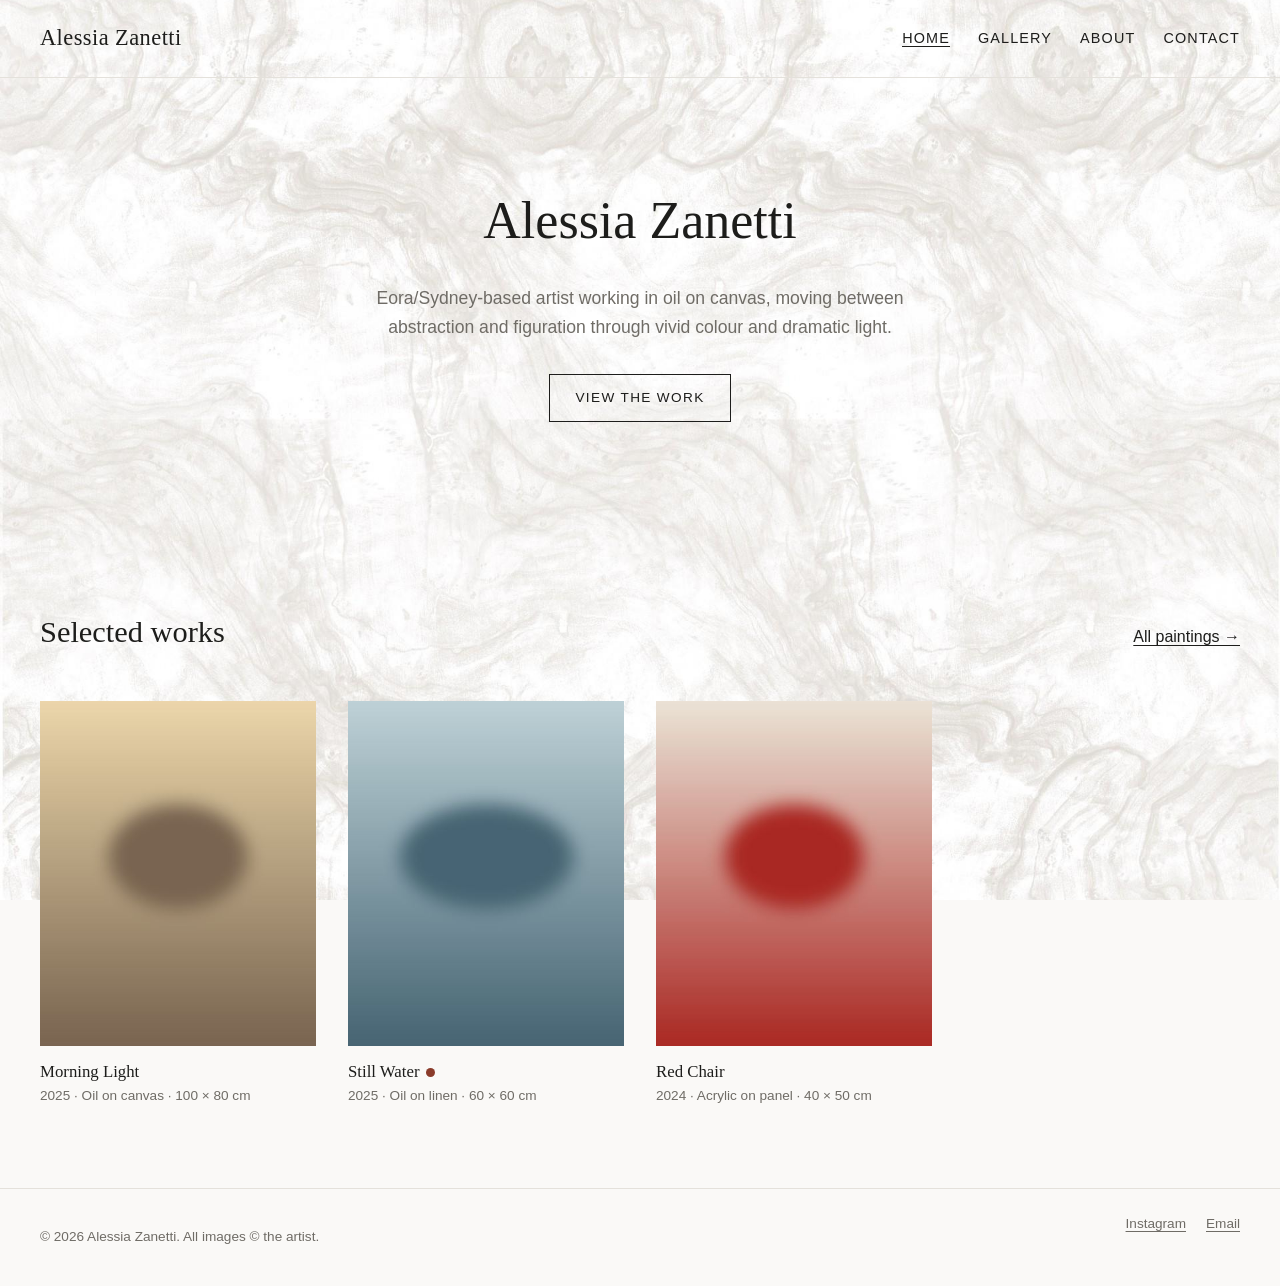
==== index.html @ ac50226e "Add textured page backgrounds Four background images (light marble, plaster, taupe marble, stone), o" ====
<!DOCTYPE html>
<html lang="en">
<head>
  <meta charset="utf-8">
  <meta name="viewport" content="width=device-width, initial-scale=1">
  <title>Alessia Zanetti</title>
  <meta name="description" content="Paintings by Alessia Zanetti, an Eora/Sydney-based artist working in oil on canvas.">
  <!-- Social sharing preview (replace image with a real painting) -->
  <meta property="og:title" content="Alessia Zanetti">
  <meta property="og:description" content="Paintings by Alessia Zanetti, an Eora/Sydney-based artist working in oil on canvas.">
  <meta property="og:image" content="images/paintings/morning-light.jpg">
  <link rel="stylesheet" href="css/style.css">
</head>
<body class="bg-marble-light">
  <a class="skip-link" href="#main">Skip to content</a>

  <header class="site-header">
    <div class="container">
      <a class="logo" href="index.html">Alessia Zanetti</a>
      <button class="nav-toggle" aria-expanded="false" aria-controls="site-nav">Menu</button>
      <nav class="site-nav" id="site-nav" aria-label="Main">
        <ul>
          <li><a href="index.html" aria-current="page">Home</a></li>
          <li><a href="gallery.html">Gallery</a></li>
          <li><a href="about.html">About</a></li>
          <li><a href="contact.html">Contact</a></li>
        </ul>
      </nav>
    </div>
  </header>

  <main id="main">
    <section class="hero container">
      <h1>Alessia Zanetti</h1>
      <p>Eora/Sydney-based artist working in oil on canvas, moving between abstraction and figuration through vivid colour and dramatic light.</p>
      <a class="button" href="gallery.html">View the work</a>
    </section>

    <section class="section container" aria-labelledby="featured-heading">
      <div class="section-head">
        <h2 id="featured-heading">Selected works</h2>
        <a href="gallery.html">All paintings &rarr;</a>
      </div>
      <!-- Paintings with "featured": true in data/paintings.json appear here -->
      <div class="grid" data-gallery="featured" data-limit="3"></div>
    </section>
  </main>

  <footer class="site-footer">
    <div class="container">
      <p>&copy; <span data-year>2026</span> Alessia Zanetti. All images &copy; the artist.</p>
      <ul>
        <li><a href="https://www.instagram.com/alessia_zanetti/" target="_blank" rel="noopener">Instagram</a></li>
        <li><a href="mailto:alessia_zanetti@yahoo.it">Email</a></li>
      </ul>
    </div>
  </footer>

  <script src="js/gallery.js" defer></script>
</body>
</html>
---- css/style.css ----
/* ==========================================================================
   Alessia Zanetti — portfolio styles
   Edit the variables below to change the whole site's look.
   ========================================================================== */

:root {
  --bg: #faf9f7;
  --text: #1d1d1b;
  --muted: #6f6c66;
  --line: #e4e1db;
  --accent: #8a3b2a;

  --font-body: "Helvetica Neue", Arial, sans-serif;
  --font-display: Georgia, "Times New Roman", serif;

  --max-width: 1200px;
  --gap: clamp(1rem, 2.5vw, 2rem);
}

*,
*::before,
*::after { box-sizing: border-box; }

html { scroll-behavior: smooth; }

body {
  margin: 0;
  background: var(--bg);
  color: var(--text);
  font: 1rem/1.65 var(--font-body);
  -webkit-font-smoothing: antialiased;
  display: flex;
  flex-direction: column;
  min-height: 100vh;
}

main { flex: 1; }

/* ---------- Page backgrounds ----------
   A fixed layer behind the page. background-size: cover keeps each image's
   proportions and crops the edges to fill any screen size.
   Choose a background per page with a class on <body>, e.g. <body class="bg-stone">. */

body::before {
  content: "";
  position: fixed;
  inset: 0;
  z-index: -1;
  background: var(--bg) var(--bg-image, none) center / cover no-repeat;
  pointer-events: none;
}
.bg-marble-light { --bg-image: url("../images/backgrounds/marble-light.jpg"); }
.bg-plaster      { --bg-image: url("../images/backgrounds/plaster.jpg"); }
.bg-marble-taupe { --bg-image: url("../images/backgrounds/marble-taupe.jpg"); }
.bg-stone        { --bg-image: url("../images/backgrounds/stone.jpg"); }

img { max-width: 100%; height: auto; display: block; }

a { color: inherit; text-underline-offset: 0.2em; }
a:hover { color: var(--accent); }

h1, h2, h3 {
  font-family: var(--font-display);
  font-weight: normal;
  line-height: 1.2;
  margin: 0 0 0.6em;
}
h1 { font-size: clamp(2rem, 5vw, 3.25rem); }
h2 { font-size: clamp(1.4rem, 3vw, 1.9rem); }
h3 { font-size: 1.15rem; }

.container {
  width: min(100% - 2 * var(--gap), var(--max-width));
  margin-inline: auto;
}

.skip-link {
  position: absolute;
  left: -999px;
  background: var(--text);
  color: var(--bg);
  padding: 0.5rem 1rem;
  z-index: 100;
}
.skip-link:focus { left: 1rem; top: 1rem; }

/* ---------- Header / nav ---------- */

.site-header { border-bottom: 1px solid var(--line); }
.site-header .container {
  display: flex;
  align-items: center;
  justify-content: space-between;
  gap: 1rem;
  padding-block: 1.25rem;
}

.logo {
  font-family: var(--font-display);
  font-size: 1.4rem;
  text-decoration: none;
  letter-spacing: 0.02em;
}

.nav-toggle {
  display: none;
  background: none;
  border: 1px solid var(--line);
  padding: 0.4rem 0.75rem;
  font: inherit;
  cursor: pointer;
}

.site-nav ul {
  display: flex;
  gap: 1.75rem;
  list-style: none;
  margin: 0;
  padding: 0;
}
.site-nav a {
  text-decoration: none;
  font-size: 0.9rem;
  letter-spacing: 0.08em;
  text-transform: uppercase;
}
.site-nav a[aria-current="page"] {
  border-bottom: 1px solid currentColor;
}

@media (max-width: 640px) {
  .nav-toggle { display: block; }
  .site-nav { display: none; width: 100%; }
  .site-nav.open { display: block; }
  .site-header .container { flex-wrap: wrap; }
  .site-nav ul { flex-direction: column; gap: 0.75rem; padding-top: 0.5rem; }
}

/* ---------- Sections ---------- */

.section { padding-block: clamp(2.5rem, 7vw, 5rem); }

.hero {
  padding-block: clamp(3rem, 10vw, 7rem);
  text-align: center;
}
.hero p {
  color: var(--muted);
  max-width: 38rem;
  margin: 0 auto 2rem;
  font-size: 1.1rem;
}

.button {
  display: inline-block;
  padding: 0.75rem 1.6rem;
  border: 1px solid var(--text);
  text-decoration: none;
  font-size: 0.85rem;
  letter-spacing: 0.1em;
  text-transform: uppercase;
  background: none;
  cursor: pointer;
  font-family: inherit;
  color: var(--text);
}
.button:hover { background: var(--text); color: var(--bg); }

.section-head {
  display: flex;
  justify-content: space-between;
  align-items: baseline;
  gap: 1rem;
  margin-bottom: 2rem;
}

/* ---------- Gallery grid ---------- */

.filters {
  display: flex;
  flex-wrap: wrap;
  gap: 0.5rem;
  margin-bottom: 2rem;
}
.filters button {
  background: none;
  border: 1px solid var(--line);
  padding: 0.4rem 0.9rem;
  font: inherit;
  font-size: 0.85rem;
  cursor: pointer;
  color: var(--muted);
}
.filters button[aria-pressed="true"] {
  border-color: var(--text);
  color: var(--text);
}

.grid {
  display: grid;
  grid-template-columns: repeat(auto-fill, minmax(260px, 1fr));
  gap: var(--gap);
}

.card { margin: 0; }
.card button {
  display: block;
  width: 100%;
  padding: 0;
  border: 0;
  background: none;
  cursor: zoom-in;
  font: inherit;
  color: inherit;
  text-align: left;
}
.card .frame {
  aspect-ratio: 4 / 5;
  overflow: hidden;
  background: var(--line);
}
.card img {
  width: 100%;
  height: 100%;
  object-fit: cover;
  transition: transform 0.4s ease, opacity 0.3s;
}
.card button:hover img,
.card button:focus-visible img { transform: scale(1.03); }

.card figcaption { padding-top: 0.75rem; }
.card .title { font-family: var(--font-display); font-size: 1.05rem; }
.card .meta { color: var(--muted); font-size: 0.85rem; }
.sold::after {
  content: "";
  display: inline-block;
  width: 0.55em;
  height: 0.55em;
  margin-left: 0.4em;
  border-radius: 50%;
  background: var(--accent);
  vertical-align: middle;
}

/* ---------- Lightbox ---------- */

.lightbox {
  border: 0;
  padding: 0;
  max-width: 100vw;
  max-height: 100vh;
  width: 100vw;
  height: 100vh;
  background: rgba(20, 20, 18, 0.96);
  color: #f2f0ec;
}
.lightbox::backdrop { background: transparent; }
.lightbox-inner {
  height: 100%;
  display: grid;
  grid-template-rows: minmax(0, 1fr) auto;
  place-items: center;
  padding: 3.5rem 4rem 1.5rem;
}
.lightbox img {
  width: 100%;
  height: 100%;
  object-fit: contain;
}
.lightbox-caption {
  text-align: center;
  padding-top: 1rem;
  font-size: 0.9rem;
}
.lightbox-caption .title { font-family: var(--font-display); font-size: 1.15rem; }
.lightbox-caption .meta { color: #b3afa7; }
.lightbox button {
  position: absolute;
  background: none;
  border: 0;
  color: inherit;
  font-size: 2rem;
  line-height: 1;
  cursor: pointer;
  padding: 0.75rem;
  opacity: 0.75;
}
.lightbox button:hover { opacity: 1; }
.lb-close { top: 0.5rem; right: 0.75rem; }
.lb-prev { left: 0.5rem; top: 50%; transform: translateY(-50%); }
.lb-next { right: 0.5rem; top: 50%; transform: translateY(-50%); }

@media (max-width: 640px) {
  .lightbox-inner { padding: 3.5rem 0.5rem 1rem; }
  .lb-prev, .lb-next { top: auto; bottom: 0.5rem; transform: none; }
}

/* ---------- About ---------- */

.about-grid {
  display: grid;
  grid-template-columns: minmax(0, 2fr) minmax(0, 3fr);
  gap: clamp(2rem, 5vw, 4rem);
  align-items: start;
}
@media (max-width: 760px) { .about-grid { grid-template-columns: 1fr; } }

.portrait { background: var(--line); aspect-ratio: 4 / 5; overflow: hidden; }
.portrait img { width: 100%; height: 100%; object-fit: cover; }

.statement {
  font-family: var(--font-display);
  font-size: 1.2rem;
  border-left: 2px solid var(--accent);
  padding-left: 1.25rem;
  margin: 2rem 0;
}

.cv h2 { margin-top: 2.5rem; }
.cv h3 { margin: 2rem 0 0.75rem; }
.cv dl { display: grid; grid-template-columns: 7.5rem 1fr; gap: 0.5rem 1rem; margin: 0; }
.cv dt { white-space: nowrap; }
@media (max-width: 480px) {
  .cv dl { grid-template-columns: 1fr; gap: 0; }
  .cv dl dd { margin-bottom: 0.6rem; }
}
.cv dt { color: var(--muted); }
.cv dd { margin: 0; }

/* ---------- Contact ---------- */

.contact-form { display: grid; gap: 1.25rem; max-width: 34rem; }
.contact-form label { display: grid; gap: 0.35rem; font-size: 0.9rem; }
.contact-form input,
.contact-form textarea {
  font: inherit;
  padding: 0.7rem 0.8rem;
  border: 1px solid var(--line);
  background: #fff;
}
.contact-form input:focus,
.contact-form textarea:focus { outline: 2px solid var(--accent); outline-offset: 1px; }
.contact-form textarea { min-height: 9rem; resize: vertical; }

/* ---------- Footer ---------- */

.site-footer {
  border-top: 1px solid var(--line);
  color: var(--muted);
  font-size: 0.85rem;
}
.site-footer .container {
  display: flex;
  flex-wrap: wrap;
  justify-content: space-between;
  gap: 1rem;
  padding-block: 1.5rem;
}
.site-footer ul { display: flex; gap: 1.25rem; list-style: none; margin: 0; padding: 0; }

.visually-hidden {
  position: absolute !important;
  width: 1px; height: 1px;
  overflow: hidden;
  clip: rect(0 0 0 0);
  white-space: nowrap;
}

@media (prefers-reduced-motion: reduce) {
  * { transition: none !important; scroll-behavior: auto !important; }
}
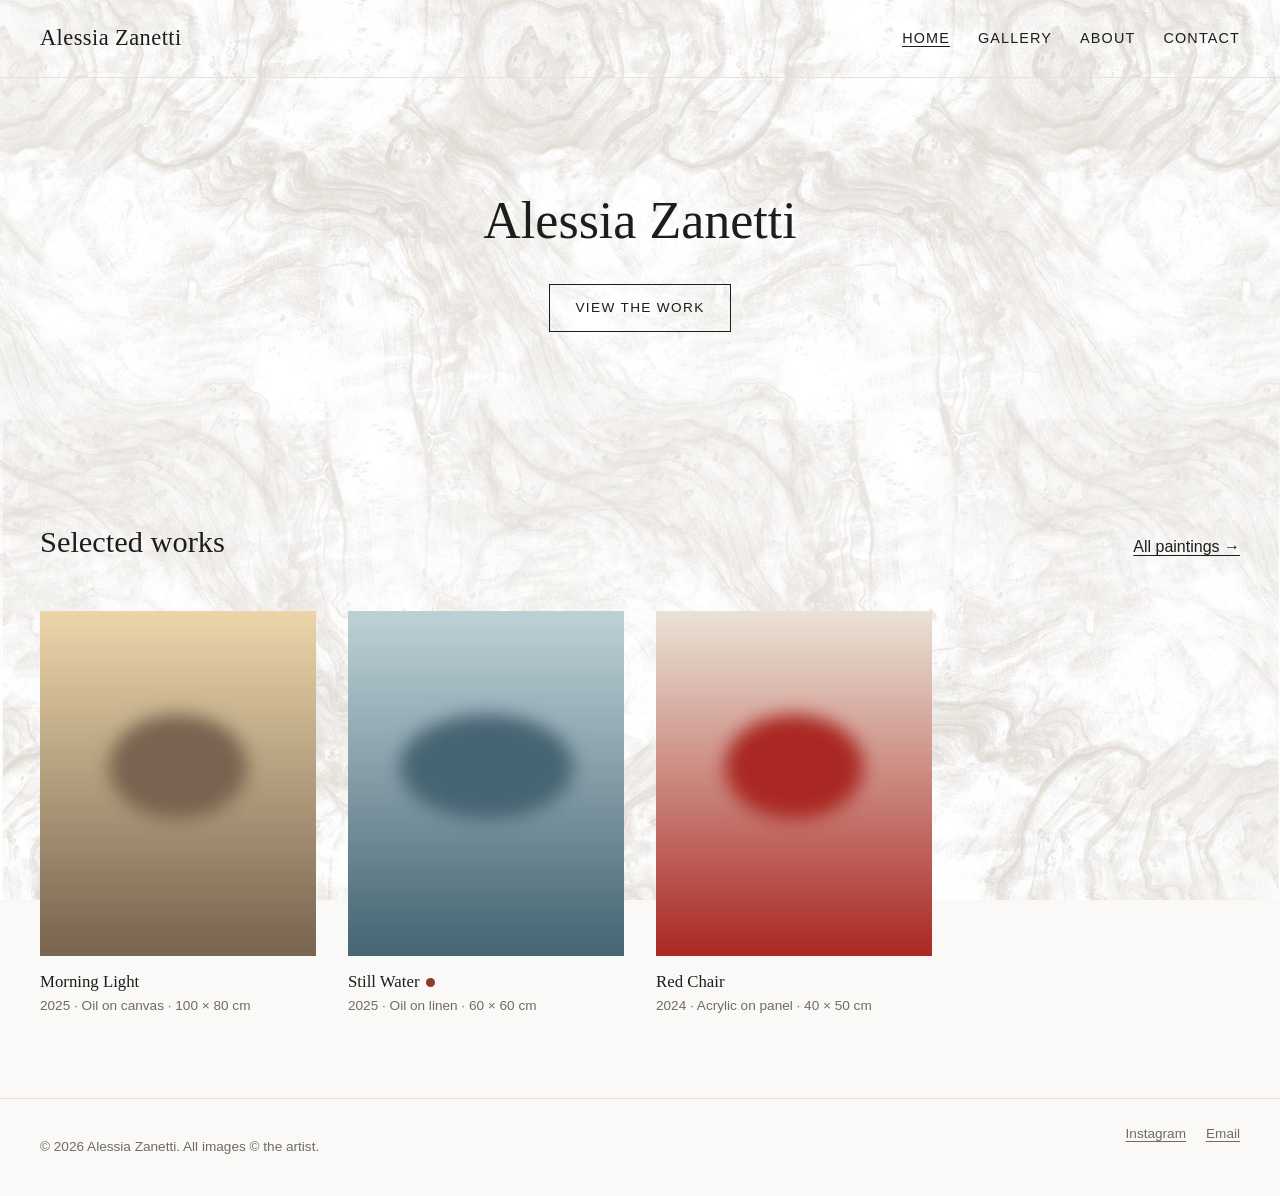
==== commit 792edb66: "Remove tagline from home page hero Co-Authored-By: Claude Opus 5.5 <noreply@anthropic.com> Claude-Se" ====
--- a/index.html
+++ b/index.html
@@ -32,7 +32,6 @@
   <main id="main">
     <section class="hero container">
       <h1>Alessia Zanetti</h1>
-      <p>Eora/Sydney-based artist working in oil on canvas, moving between abstraction and figuration through vivid colour and dramatic light.</p>
       <a class="button" href="gallery.html">View the work</a>
     </section>
 
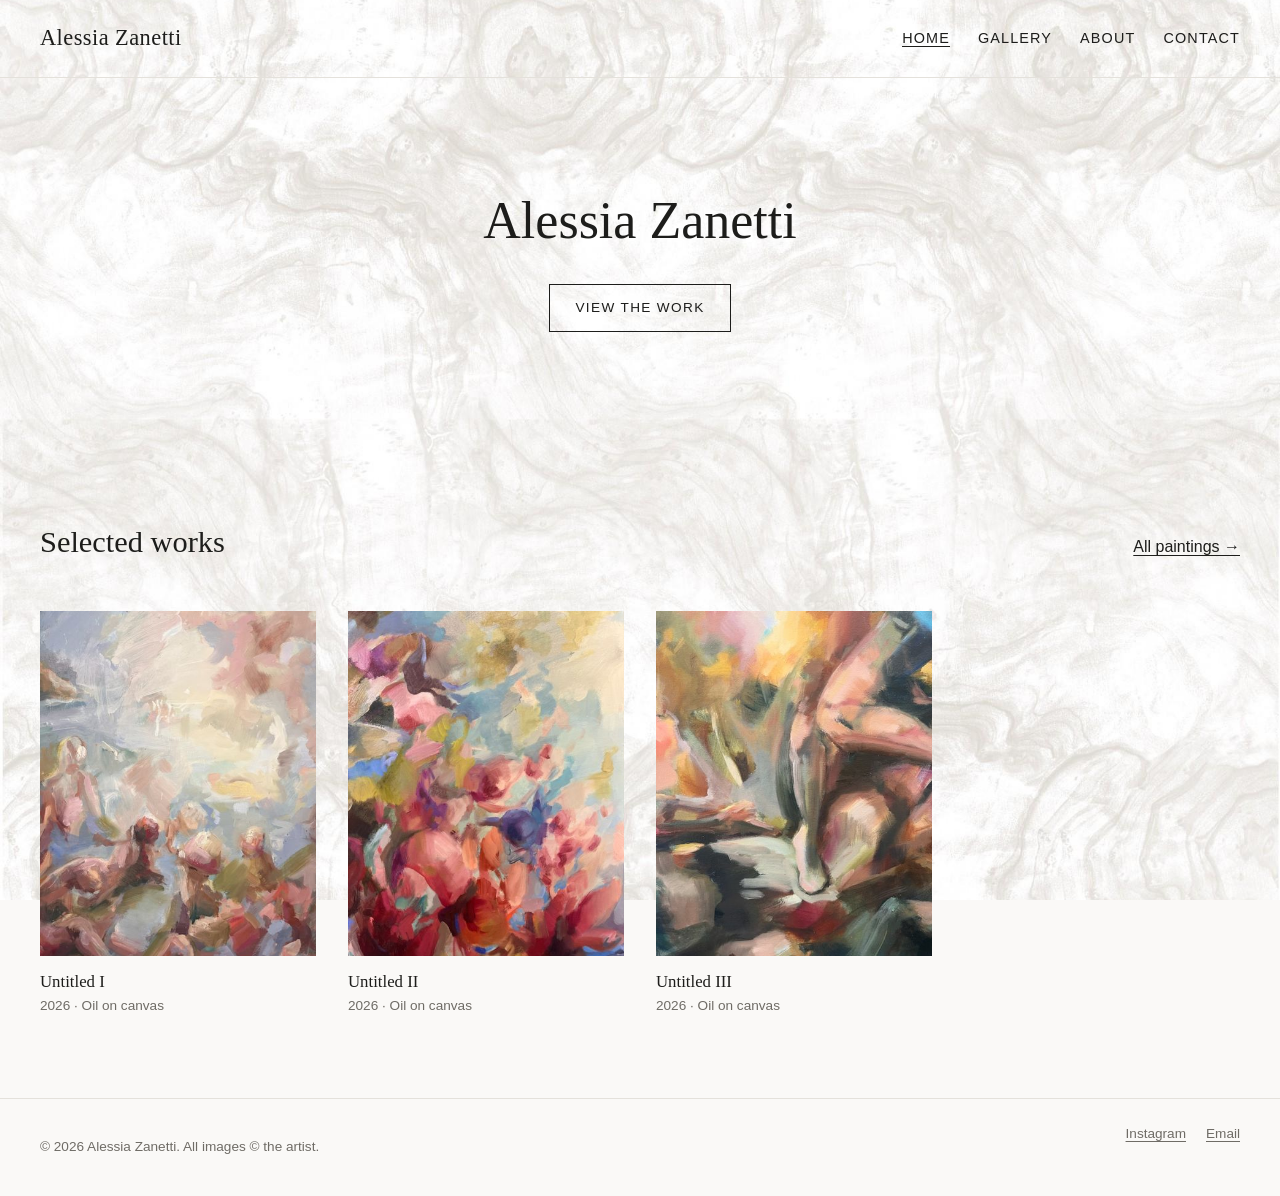
==== commit b0d12556: "Use real painting photos for the selected works Replace the three blurry featured placeholders with " ====
--- a/index.html
+++ b/index.html
@@ -8,7 +8,7 @@
   <!-- Social sharing preview (replace image with a real painting) -->
   <meta property="og:title" content="Alessia Zanetti">
   <meta property="og:description" content="Paintings by Alessia Zanetti, an Eora/Sydney-based artist working in oil on canvas.">
-  <meta property="og:image" content="images/paintings/morning-light.jpg">
+  <meta property="og:image" content="https://alessiazanetti.com/images/paintings/untitled-2.jpg">
   <link rel="stylesheet" href="css/style.css">
 </head>
 <body class="bg-marble-light">
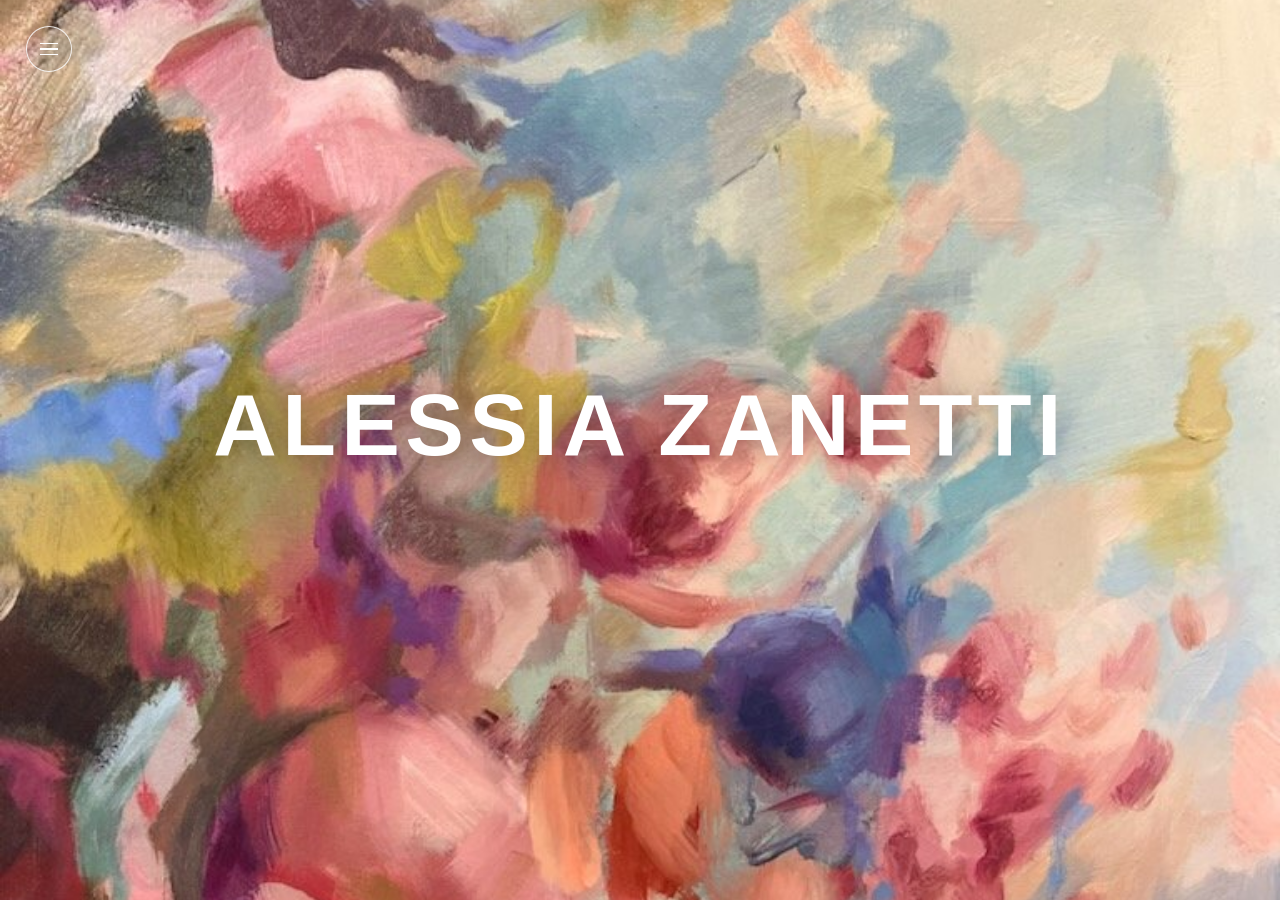
==== commit b6701d67: "Add landing page with full-screen painting and reveal menu index.html is now a landing page: Untitle" ====
--- a/index.html
+++ b/index.html
@@ -5,56 +5,51 @@
   <meta name="viewport" content="width=device-width, initial-scale=1">
   <title>Alessia Zanetti</title>
   <meta name="description" content="Paintings by Alessia Zanetti, an Eora/Sydney-based artist working in oil on canvas.">
-  <!-- Social sharing preview (replace image with a real painting) -->
   <meta property="og:title" content="Alessia Zanetti">
   <meta property="og:description" content="Paintings by Alessia Zanetti, an Eora/Sydney-based artist working in oil on canvas.">
   <meta property="og:image" content="https://alessiazanetti.com/images/paintings/untitled-2.jpg">
-  <link rel="stylesheet" href="css/style.css">
+  <link rel="preload" href="images/paintings/untitled-2.jpg" as="image">
+  <link rel="preload" href="fonts/jost-latin-700-normal.woff2" as="font" type="font/woff2" crossorigin>
+  <link rel="stylesheet" href="css/intro.css">
+  <!-- without JavaScript, show the menu straight away -->
+  <noscript><style>.intro-wash, .intro-nav, .intro-social { opacity: 1 !important; visibility: visible !important; transform: none !important; } .intro-name { color: var(--intro-accent) !important; text-shadow: none !important; } .menu-button { display: none; }</style></noscript>
 </head>
-<body class="bg-marble-light">
-  <a class="skip-link" href="#main">Skip to content</a>
+<body class="intro">
+  <!--
+    Landing page. To change the painting, point the <img> below (and the preload
+    link above) at another file in images/paintings/. It always fills the screen
+    and keeps its proportions; object-position in css/intro.css sets which part
+    stays in view.
+  -->
+  <img class="intro-bg" src="images/paintings/untitled-2.jpg" alt="">
+  <div class="intro-wash"></div>
 
-  <header class="site-header">
-    <div class="container">
-      <a class="logo" href="index.html">Alessia Zanetti</a>
-      <button class="nav-toggle" aria-expanded="false" aria-controls="site-nav">Menu</button>
-      <nav class="site-nav" id="site-nav" aria-label="Main">
-        <ul>
-          <li><a href="index.html" aria-current="page">Home</a></li>
-          <li><a href="gallery.html">Gallery</a></li>
-          <li><a href="about.html">About</a></li>
-          <li><a href="contact.html">Contact</a></li>
-        </ul>
-      </nav>
-    </div>
-  </header>
+  <button class="menu-button" type="button" aria-expanded="false" aria-controls="intro-nav">
+    <span></span><span></span><span></span>
+    <b class="visually-hidden">Open menu</b>
+  </button>
 
-  <main id="main">
-    <section class="hero container">
-      <h1>Alessia Zanetti</h1>
-      <a class="button" href="gallery.html">View the work</a>
-    </section>
-
-    <section class="section container" aria-labelledby="featured-heading">
-      <div class="section-head">
-        <h2 id="featured-heading">Selected works</h2>
-        <a href="gallery.html">All paintings &rarr;</a>
-      </div>
-      <!-- Paintings with "featured": true in data/paintings.json appear here -->
-      <div class="grid" data-gallery="featured" data-limit="3"></div>
-    </section>
+  <main class="intro-centre">
+    <h1 class="intro-name">Alessia Zanetti</h1>
+    <nav class="intro-nav" id="intro-nav" aria-label="Main">
+      <ul>
+        <li><a href="home.html">Home</a></li>
+        <li><a href="gallery.html">Gallery</a></li>
+        <li><a href="about.html">About</a></li>
+        <li><a href="contact.html">Contact</a></li>
+      </ul>
+    </nav>
   </main>
 
-  <footer class="site-footer">
-    <div class="container">
-      <p>&copy; <span data-year>2026</span> Alessia Zanetti. All images &copy; the artist.</p>
-      <ul>
-        <li><a href="https://www.instagram.com/alessia_zanetti/" target="_blank" rel="noopener">Instagram</a></li>
-        <li><a href="mailto:alessia_zanetti@yahoo.it">Email</a></li>
-      </ul>
-    </div>
-  </footer>
+  <div class="intro-social">
+    <a href="https://www.instagram.com/alessia_zanetti/" target="_blank" rel="noopener" aria-label="Instagram">
+      <svg viewBox="0 0 24 24" fill="none" stroke="currentColor" stroke-width="1.8" aria-hidden="true"><rect x="3" y="3" width="18" height="18" rx="5"/><circle cx="12" cy="12" r="4.2"/><circle cx="17.4" cy="6.6" r="0.6" fill="currentColor"/></svg>
+    </a>
+    <a href="mailto:alessia_zanetti@yahoo.it" aria-label="Email">
+      <svg viewBox="0 0 24 24" fill="none" stroke="currentColor" stroke-width="1.8" aria-hidden="true"><rect x="3" y="5" width="18" height="14" rx="2"/><path d="m3.5 6.5 8.5 6.5 8.5-6.5"/></svg>
+    </a>
+  </div>
 
-  <script src="js/gallery.js" defer></script>
+  <script src="js/intro.js" defer></script>
 </body>
 </html>
--- a/css/intro.css
+++ b/css/intro.css
@@ -0,0 +1,193 @@
+/* ==========================================================================
+   Landing page (index.html)
+   A full-screen painting with the artist's name. The round menu button
+   (top left) washes the painting out, recolours the name and reveals the menu.
+   ========================================================================== */
+
+@font-face { font-family: "Jost"; font-weight: 500; font-style: normal; font-display: swap;
+  src: url("../fonts/jost-latin-500-normal.woff2") format("woff2"); }
+@font-face { font-family: "Jost"; font-weight: 700; font-style: normal; font-display: swap;
+  src: url("../fonts/jost-latin-700-normal.woff2") format("woff2"); }
+
+:root {
+  --intro-accent: #9a8bc8;   /* lilac taken from the violet in the painting */
+  --intro-text: #3b3a3a;
+  --intro-wash: rgba(250, 250, 249, 0.9);
+  --intro-speed: 0.6s;
+  --intro-font: "Jost", "Helvetica Neue", Arial, sans-serif;
+}
+
+*, *::before, *::after { box-sizing: border-box; }
+
+html, body { height: 100%; }
+
+body.intro {
+  margin: 0;
+  overflow: hidden;
+  background: #2a2a2a;
+  font-family: var(--intro-font);
+  -webkit-font-smoothing: antialiased;
+}
+
+/* ---------- painting + wash ---------- */
+
+.intro-bg {
+  position: fixed;
+  inset: 0;
+  width: 100%;
+  height: 100%;
+  object-fit: cover;          /* keeps the painting's proportions, crops to fill */
+  object-position: 50% 45%;   /* which part stays in view when cropped */
+}
+
+.intro-wash {
+  position: fixed;
+  inset: 0;
+  background: var(--intro-wash);
+  opacity: 0;
+  transition: opacity var(--intro-speed) ease;
+  pointer-events: none;
+}
+.menu-open .intro-wash { opacity: 1; }
+
+/* ---------- centre: name + menu ---------- */
+
+.intro-centre {
+  position: fixed;
+  inset: 0;
+  display: flex;
+  flex-direction: column;
+  align-items: center;
+  justify-content: center;
+  padding: 1.5rem;
+  text-align: center;
+}
+
+.intro-name {
+  margin: 0;
+  color: #fff;
+  font-weight: 700;
+  font-size: clamp(2.4rem, 7vw, 5.5rem);
+  line-height: 1.05;
+  letter-spacing: 0.06em;
+  text-transform: uppercase;
+  text-shadow: 0 2px 28px rgba(0, 0, 0, 0.35);
+  transition: color var(--intro-speed) ease, text-shadow var(--intro-speed) ease;
+}
+.menu-open .intro-name {
+  color: var(--intro-accent);
+  text-shadow: none;
+}
+
+.intro-nav {
+  margin-top: 2rem;
+  opacity: 0;
+  visibility: hidden;
+  transform: translateY(8px);
+  transition: opacity var(--intro-speed) ease, transform var(--intro-speed) ease,
+              visibility 0s linear var(--intro-speed);
+}
+.menu-open .intro-nav {
+  opacity: 1;
+  visibility: visible;
+  transform: none;
+  transition: opacity var(--intro-speed) ease 0.1s, transform var(--intro-speed) ease 0.1s,
+              visibility 0s;
+}
+
+.intro-nav ul {
+  display: flex;
+  flex-wrap: wrap;
+  justify-content: center;
+  gap: 0.6rem 1.6rem;
+  list-style: none;
+  margin: 0;
+  padding: 0;
+}
+.intro-nav a {
+  color: var(--intro-text);
+  text-decoration: none;
+  font-weight: 500;
+  font-size: 0.8rem;
+  letter-spacing: 0.14em;
+  text-transform: uppercase;
+  transition: color 0.2s;
+}
+.intro-nav a:hover,
+.intro-nav a:focus-visible { color: var(--intro-accent); }
+
+@media (max-width: 520px) {
+  .intro-nav ul { flex-direction: column; gap: 1.1rem; }
+  .intro-nav a { font-size: 0.9rem; }
+}
+
+/* ---------- social icons (bottom) ---------- */
+
+.intro-social {
+  position: fixed;
+  left: 0;
+  right: 0;
+  bottom: 2.25rem;
+  display: flex;
+  justify-content: center;
+  gap: 1.25rem;
+  opacity: 0;
+  visibility: hidden;
+  transition: opacity var(--intro-speed) ease, visibility 0s linear var(--intro-speed);
+}
+.menu-open .intro-social {
+  opacity: 1;
+  visibility: visible;
+  transition: opacity var(--intro-speed) ease 0.15s, visibility 0s;
+}
+.intro-social a { color: var(--intro-accent); display: block; padding: 0.25rem; }
+.intro-social a:hover { color: var(--intro-text); }
+.intro-social svg { width: 18px; height: 18px; display: block; }
+
+/* ---------- round menu button (top left) ---------- */
+
+.menu-button {
+  position: fixed;
+  top: 1.6rem;
+  left: 1.6rem;
+  z-index: 5;
+  width: 46px;
+  height: 46px;
+  padding: 0;
+  border: 1px solid rgba(255, 255, 255, 0.85);
+  border-radius: 50%;
+  background: rgba(0, 0, 0, 0.08);
+  cursor: pointer;
+  transition: border-color var(--intro-speed) ease, background var(--intro-speed) ease;
+}
+.menu-button:focus-visible { outline: 2px solid var(--intro-accent); outline-offset: 3px; }
+
+.menu-button span {
+  position: absolute;
+  left: 13px;
+  width: 18px;
+  height: 1.5px;
+  background: #fff;
+  transition: transform 0.35s ease, opacity 0.25s ease, background var(--intro-speed) ease;
+}
+.menu-button span:nth-child(1) { top: 16px; }
+.menu-button span:nth-child(2) { top: 21.5px; }
+.menu-button span:nth-child(3) { top: 27px; }
+
+.menu-open .menu-button { border-color: var(--intro-accent); background: transparent; }
+.menu-open .menu-button span { background: var(--intro-accent); }
+.menu-open .menu-button span:nth-child(1) { transform: translateY(5.5px) rotate(45deg); }
+.menu-open .menu-button span:nth-child(2) { opacity: 0; }
+.menu-open .menu-button span:nth-child(3) { transform: translateY(-5.5px) rotate(-45deg); }
+
+.visually-hidden {
+  position: absolute !important;
+  width: 1px; height: 1px;
+  overflow: hidden;
+  clip: rect(0 0 0 0);
+  white-space: nowrap;
+}
+
+@media (prefers-reduced-motion: reduce) {
+  * { transition: none !important; }
+}
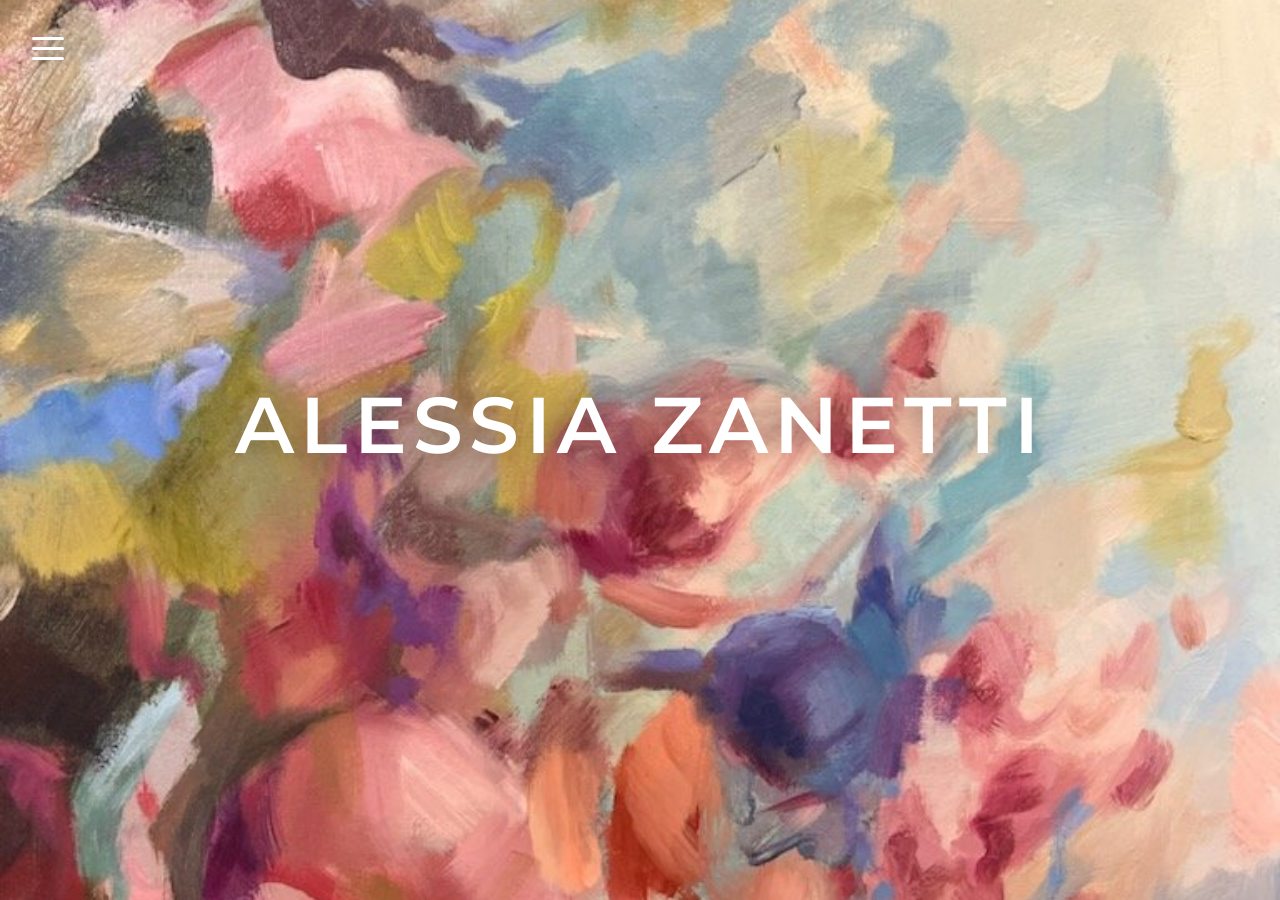
==== commit 65025c89: "Refine landing page: larger bare menu icon, Montserrat, lighter wash - Remove the circle around the " ====
--- a/index.html
+++ b/index.html
@@ -9,10 +9,10 @@
   <meta property="og:description" content="Paintings by Alessia Zanetti, an Eora/Sydney-based artist working in oil on canvas.">
   <meta property="og:image" content="https://alessiazanetti.com/images/paintings/untitled-2.jpg">
   <link rel="preload" href="images/paintings/untitled-2.jpg" as="image">
-  <link rel="preload" href="fonts/jost-latin-700-normal.woff2" as="font" type="font/woff2" crossorigin>
+  <link rel="preload" href="fonts/montserrat-latin-600-normal.woff2" as="font" type="font/woff2" crossorigin>
   <link rel="stylesheet" href="css/intro.css">
   <!-- without JavaScript, show the menu straight away -->
-  <noscript><style>.intro-wash, .intro-nav, .intro-social { opacity: 1 !important; visibility: visible !important; transform: none !important; } .intro-name { color: var(--intro-accent) !important; text-shadow: none !important; } .menu-button { display: none; }</style></noscript>
+  <noscript><style>.intro-wash, .intro-nav, .intro-social { opacity: 1 !important; visibility: visible !important; transform: none !important; } .intro-name { color: var(--intro-ink) !important; text-shadow: none !important; } .menu-button { display: none; }</style></noscript>
 </head>
 <body class="intro">
   <!--
--- a/css/intro.css
+++ b/css/intro.css
@@ -4,17 +4,18 @@
    (top left) washes the painting out, recolours the name and reveals the menu.
    ========================================================================== */
 
-@font-face { font-family: "Jost"; font-weight: 500; font-style: normal; font-display: swap;
-  src: url("../fonts/jost-latin-500-normal.woff2") format("woff2"); }
-@font-face { font-family: "Jost"; font-weight: 700; font-style: normal; font-display: swap;
-  src: url("../fonts/jost-latin-700-normal.woff2") format("woff2"); }
+@font-face { font-family: "Montserrat"; font-weight: 500; font-style: normal; font-display: swap;
+  src: url("../fonts/montserrat-latin-500-normal.woff2") format("woff2"); }
+@font-face { font-family: "Montserrat"; font-weight: 600; font-style: normal; font-display: swap;
+  src: url("../fonts/montserrat-latin-600-normal.woff2") format("woff2"); }
 
 :root {
-  --intro-accent: #9a8bc8;   /* lilac taken from the violet in the painting */
-  --intro-text: #3b3a3a;
-  --intro-wash: rgba(250, 250, 249, 0.9);
+  --intro-ink: #111;         /* name, menu icon and links when the menu is open */
+  --intro-accent: #9a8bc8;   /* lilac hover colour, taken from the painting */
+  --intro-text: #1f1f1f;
+  --intro-wash: rgba(250, 250, 249, 0.62);   /* raise towards 1 for a whiter overlay */
   --intro-speed: 0.6s;
-  --intro-font: "Jost", "Helvetica Neue", Arial, sans-serif;
+  --intro-font: "Montserrat", "Helvetica Neue", Arial, sans-serif;
 }
 
 *, *::before, *::after { box-sizing: border-box; }
@@ -66,16 +67,16 @@
 .intro-name {
   margin: 0;
   color: #fff;
-  font-weight: 700;
-  font-size: clamp(2.4rem, 7vw, 5.5rem);
-  line-height: 1.05;
-  letter-spacing: 0.06em;
+  font-weight: 600;
+  font-size: clamp(2.1rem, 6.2vw, 5rem);
+  line-height: 1.1;
+  letter-spacing: 0.08em;
   text-transform: uppercase;
   text-shadow: 0 2px 28px rgba(0, 0, 0, 0.35);
   transition: color var(--intro-speed) ease, text-shadow var(--intro-speed) ease;
 }
 .menu-open .intro-name {
-  color: var(--intro-accent);
+  color: var(--intro-ink);
   text-shadow: none;
 }
 
@@ -107,9 +108,10 @@
 .intro-nav a {
   color: var(--intro-text);
   text-decoration: none;
-  font-weight: 500;
+  font-weight: 600;
   font-size: 0.8rem;
-  letter-spacing: 0.14em;
+  letter-spacing: 0.16em;
+  text-shadow: 0 0 12px rgba(255, 255, 255, 0.9);  /* keeps links readable over the painting */
   text-transform: uppercase;
   transition: color 0.2s;
 }
@@ -140,45 +142,47 @@
   visibility: visible;
   transition: opacity var(--intro-speed) ease 0.15s, visibility 0s;
 }
-.intro-social a { color: var(--intro-accent); display: block; padding: 0.25rem; }
-.intro-social a:hover { color: var(--intro-text); }
+.intro-social a { color: var(--intro-ink); display: block; padding: 0.25rem; }
+.intro-social a:hover { color: var(--intro-accent); }
+.intro-social svg { filter: drop-shadow(0 0 6px rgba(255, 255, 255, 0.9)); }
 .intro-social svg { width: 18px; height: 18px; display: block; }
 
-/* ---------- round menu button (top left) ---------- */
+/* ---------- menu button (top left) ---------- */
 
 .menu-button {
   position: fixed;
-  top: 1.6rem;
-  left: 1.6rem;
+  top: 1.25rem;
+  left: 1.25rem;
   z-index: 5;
-  width: 46px;
-  height: 46px;
+  width: 56px;
+  height: 56px;
   padding: 0;
-  border: 1px solid rgba(255, 255, 255, 0.85);
-  border-radius: 50%;
-  background: rgba(0, 0, 0, 0.08);
+  border: 0;
+  background: none;
   cursor: pointer;
-  transition: border-color var(--intro-speed) ease, background var(--intro-speed) ease;
+  filter: drop-shadow(0 1px 6px rgba(0, 0, 0, 0.35));   /* visible on light or dark paint */
+  transition: filter var(--intro-speed) ease;
 }
-.menu-button:focus-visible { outline: 2px solid var(--intro-accent); outline-offset: 3px; }
+.menu-button:focus-visible { outline: 2px solid var(--intro-ink); outline-offset: 2px; }
 
 .menu-button span {
   position: absolute;
-  left: 13px;
-  width: 18px;
-  height: 1.5px;
+  left: 12px;
+  width: 32px;
+  height: 2.5px;
+  border-radius: 2px;
   background: #fff;
   transition: transform 0.35s ease, opacity 0.25s ease, background var(--intro-speed) ease;
 }
-.menu-button span:nth-child(1) { top: 16px; }
-.menu-button span:nth-child(2) { top: 21.5px; }
-.menu-button span:nth-child(3) { top: 27px; }
+.menu-button span:nth-child(1) { top: 17px; }
+.menu-button span:nth-child(2) { top: 27px; }
+.menu-button span:nth-child(3) { top: 37px; }
 
-.menu-open .menu-button { border-color: var(--intro-accent); background: transparent; }
-.menu-open .menu-button span { background: var(--intro-accent); }
-.menu-open .menu-button span:nth-child(1) { transform: translateY(5.5px) rotate(45deg); }
+.menu-open .menu-button { filter: none; }
+.menu-open .menu-button span { background: var(--intro-ink); }
+.menu-open .menu-button span:nth-child(1) { transform: translateY(10px) rotate(45deg); }
 .menu-open .menu-button span:nth-child(2) { opacity: 0; }
-.menu-open .menu-button span:nth-child(3) { transform: translateY(-5.5px) rotate(-45deg); }
+.menu-open .menu-button span:nth-child(3) { transform: translateY(-10px) rotate(-45deg); }
 
 .visually-hidden {
   position: absolute !important;
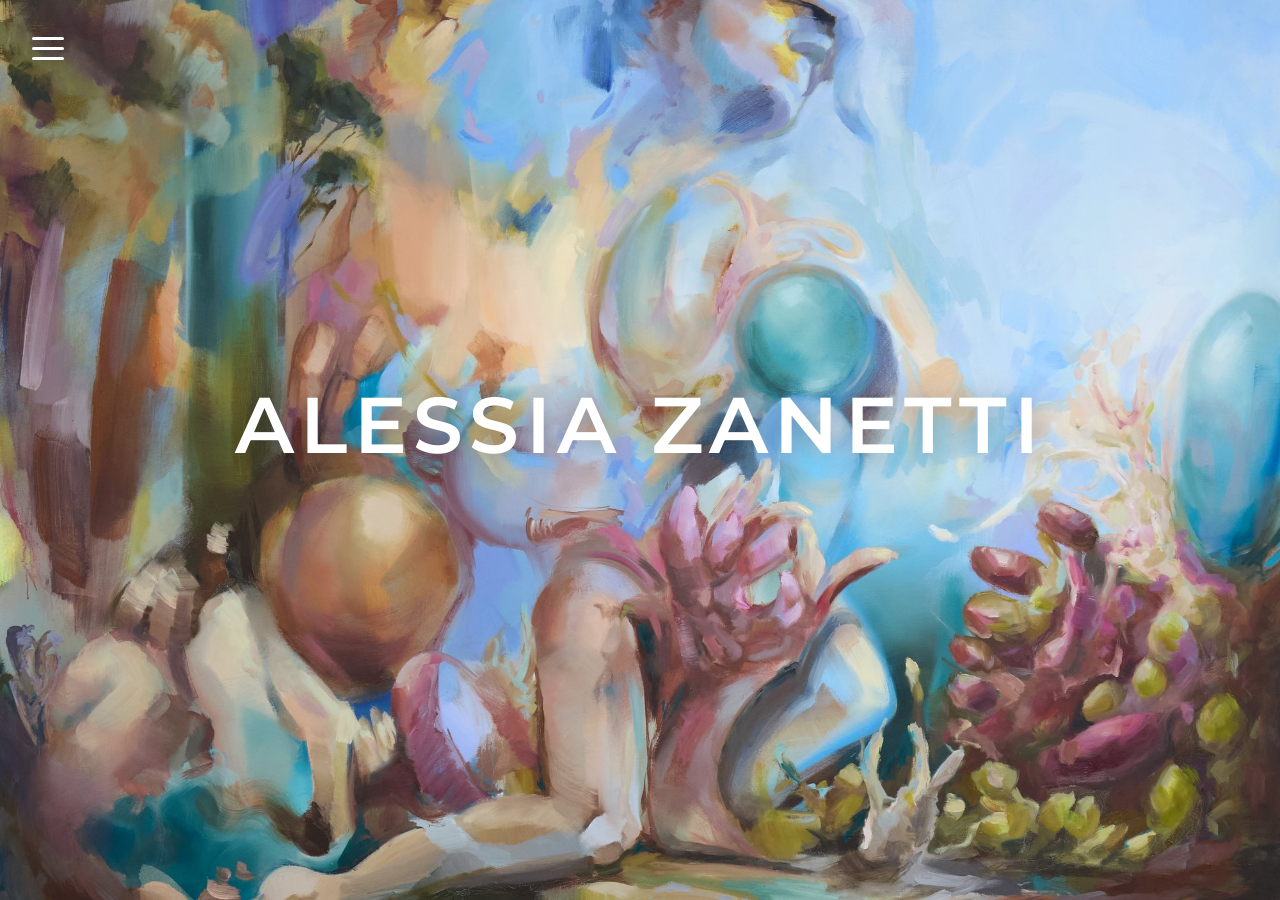
==== commit 5dee365f: "Replace Untitled I–III with the new 2026 paintings; new About portrait - Add 11 images from the uplo" ====
--- a/index.html
+++ b/index.html
@@ -7,8 +7,8 @@
   <meta name="description" content="Paintings by Alessia Zanetti, an Eora/Sydney-based artist working in oil on canvas.">
   <meta property="og:title" content="Alessia Zanetti">
   <meta property="og:description" content="Paintings by Alessia Zanetti, an Eora/Sydney-based artist working in oil on canvas.">
-  <meta property="og:image" content="https://alessiazanetti.com/images/paintings/untitled-2.jpg">
-  <link rel="preload" href="images/paintings/untitled-2.jpg" as="image">
+  <meta property="og:image" content="https://alessiazanetti.com/images/paintings/nothing-is-connected-to-everything.jpg">
+  <link rel="preload" href="images/paintings/nothing-is-connected-to-everything.jpg" as="image">
   <link rel="preload" href="fonts/montserrat-latin-600-normal.woff2" as="font" type="font/woff2" crossorigin>
   <link rel="stylesheet" href="css/intro.css">
   <!-- without JavaScript, show the menu straight away -->
@@ -21,7 +21,7 @@
     and keeps its proportions; object-position in css/intro.css sets which part
     stays in view.
   -->
-  <img class="intro-bg" src="images/paintings/untitled-2.jpg" alt="">
+  <img class="intro-bg" src="images/paintings/nothing-is-connected-to-everything.jpg" alt="">
   <div class="intro-wash"></div>
 
   <button class="menu-button" type="button" aria-expanded="false" aria-controls="intro-nav">
--- a/css/intro.css
+++ b/css/intro.css
@@ -11,7 +11,6 @@
 
 :root {
   --intro-ink: #111;         /* name, menu icon and links when the menu is open */
-  --intro-accent: #9a8bc8;   /* lilac hover colour, taken from the painting */
   --intro-text: #1f1f1f;
   --intro-wash: rgba(250, 250, 249, 0.62);   /* raise towards 1 for a whiter overlay */
   --intro-speed: 0.6s;
@@ -113,10 +112,13 @@
   letter-spacing: 0.16em;
   text-shadow: 0 0 12px rgba(255, 255, 255, 0.9);  /* keeps links readable over the painting */
   text-transform: uppercase;
-  transition: color 0.2s;
+  transition: color 0.2s, text-shadow 0.2s;
 }
 .intro-nav a:hover,
-.intro-nav a:focus-visible { color: var(--intro-accent); }
+.intro-nav a:focus-visible {
+  color: #fff;
+  text-shadow: 0 0 10px rgba(0, 0, 0, 0.55);  /* dark halo so white text stays readable */
+}
 
 @media (max-width: 520px) {
   .intro-nav ul { flex-direction: column; gap: 1.1rem; }
@@ -143,7 +145,10 @@
   transition: opacity var(--intro-speed) ease 0.15s, visibility 0s;
 }
 .intro-social a { color: var(--intro-ink); display: block; padding: 0.25rem; }
-.intro-social a:hover { color: var(--intro-accent); }
+.intro-social a:hover,
+.intro-social a:focus-visible { color: #fff; }
+.intro-social a:hover svg,
+.intro-social a:focus-visible svg { filter: drop-shadow(0 0 6px rgba(0, 0, 0, 0.55)); }
 .intro-social svg { filter: drop-shadow(0 0 6px rgba(255, 255, 255, 0.9)); }
 .intro-social svg { width: 18px; height: 18px; display: block; }
 
